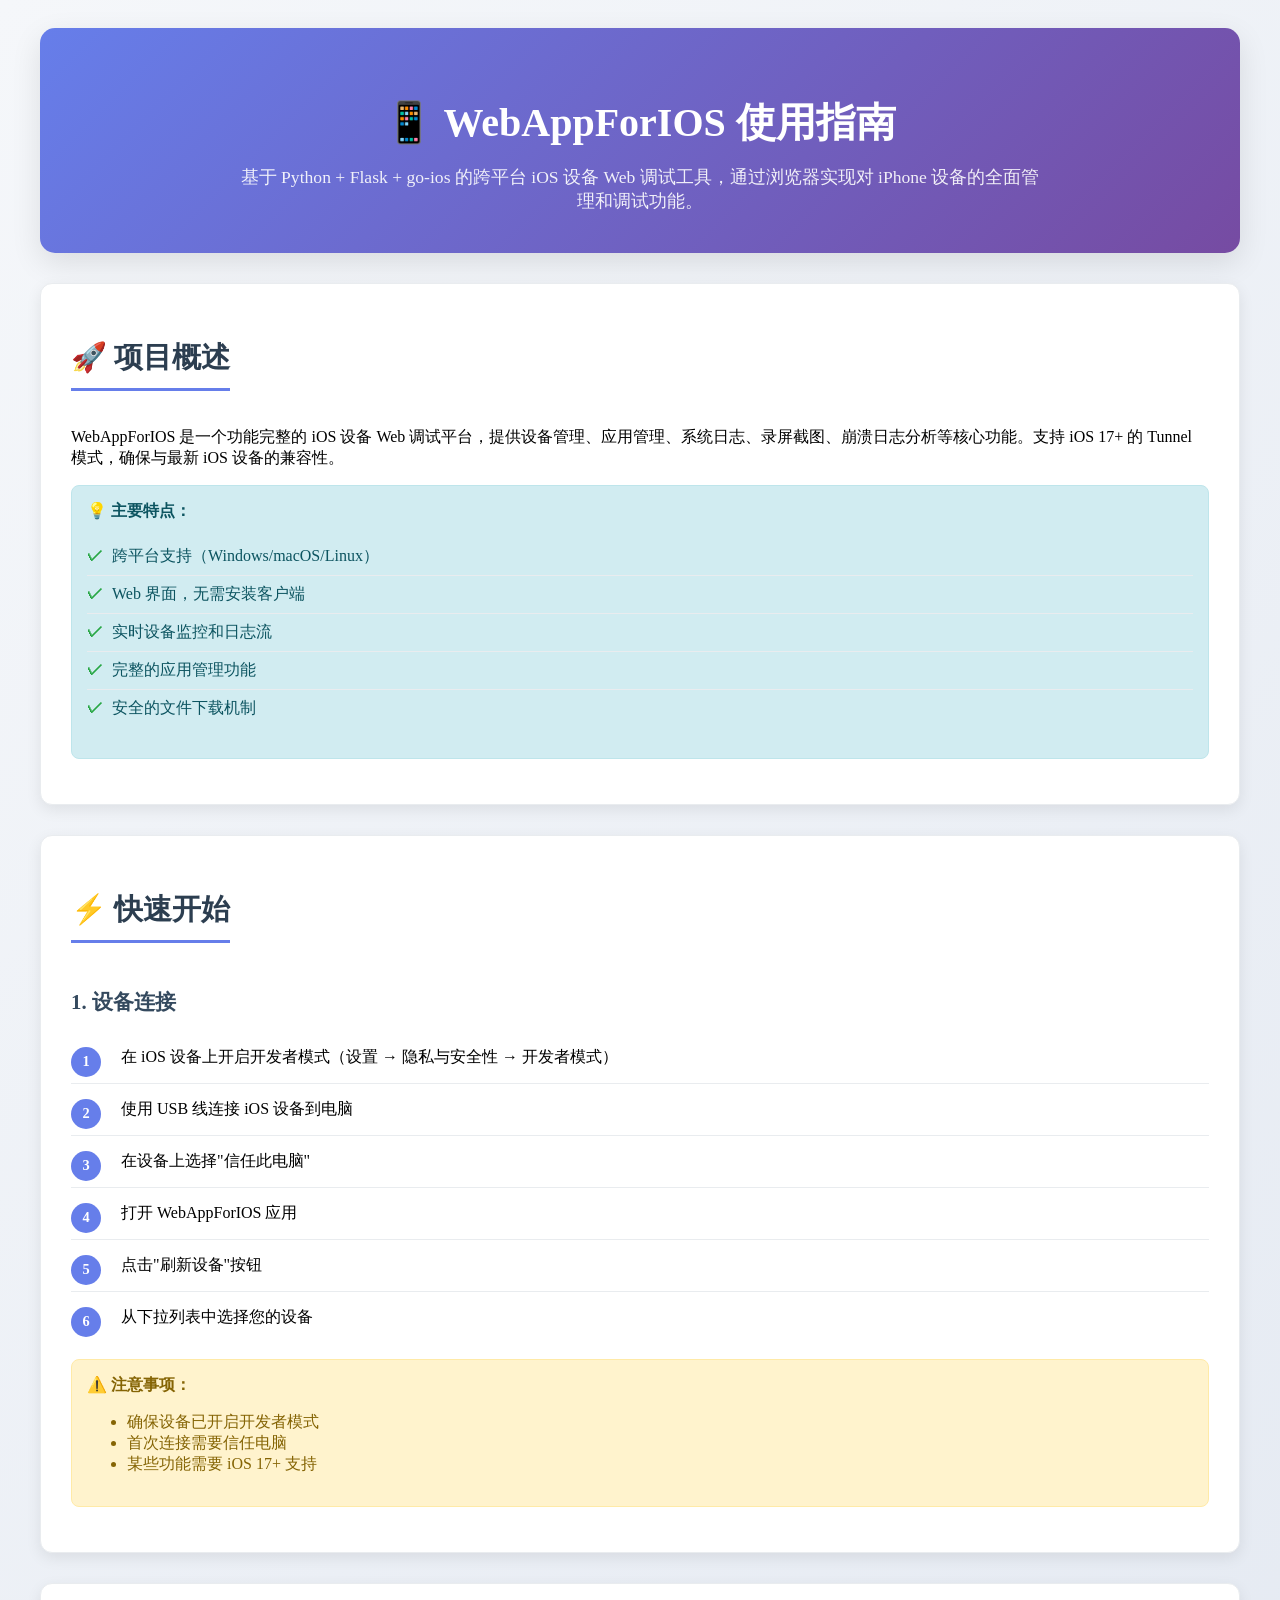
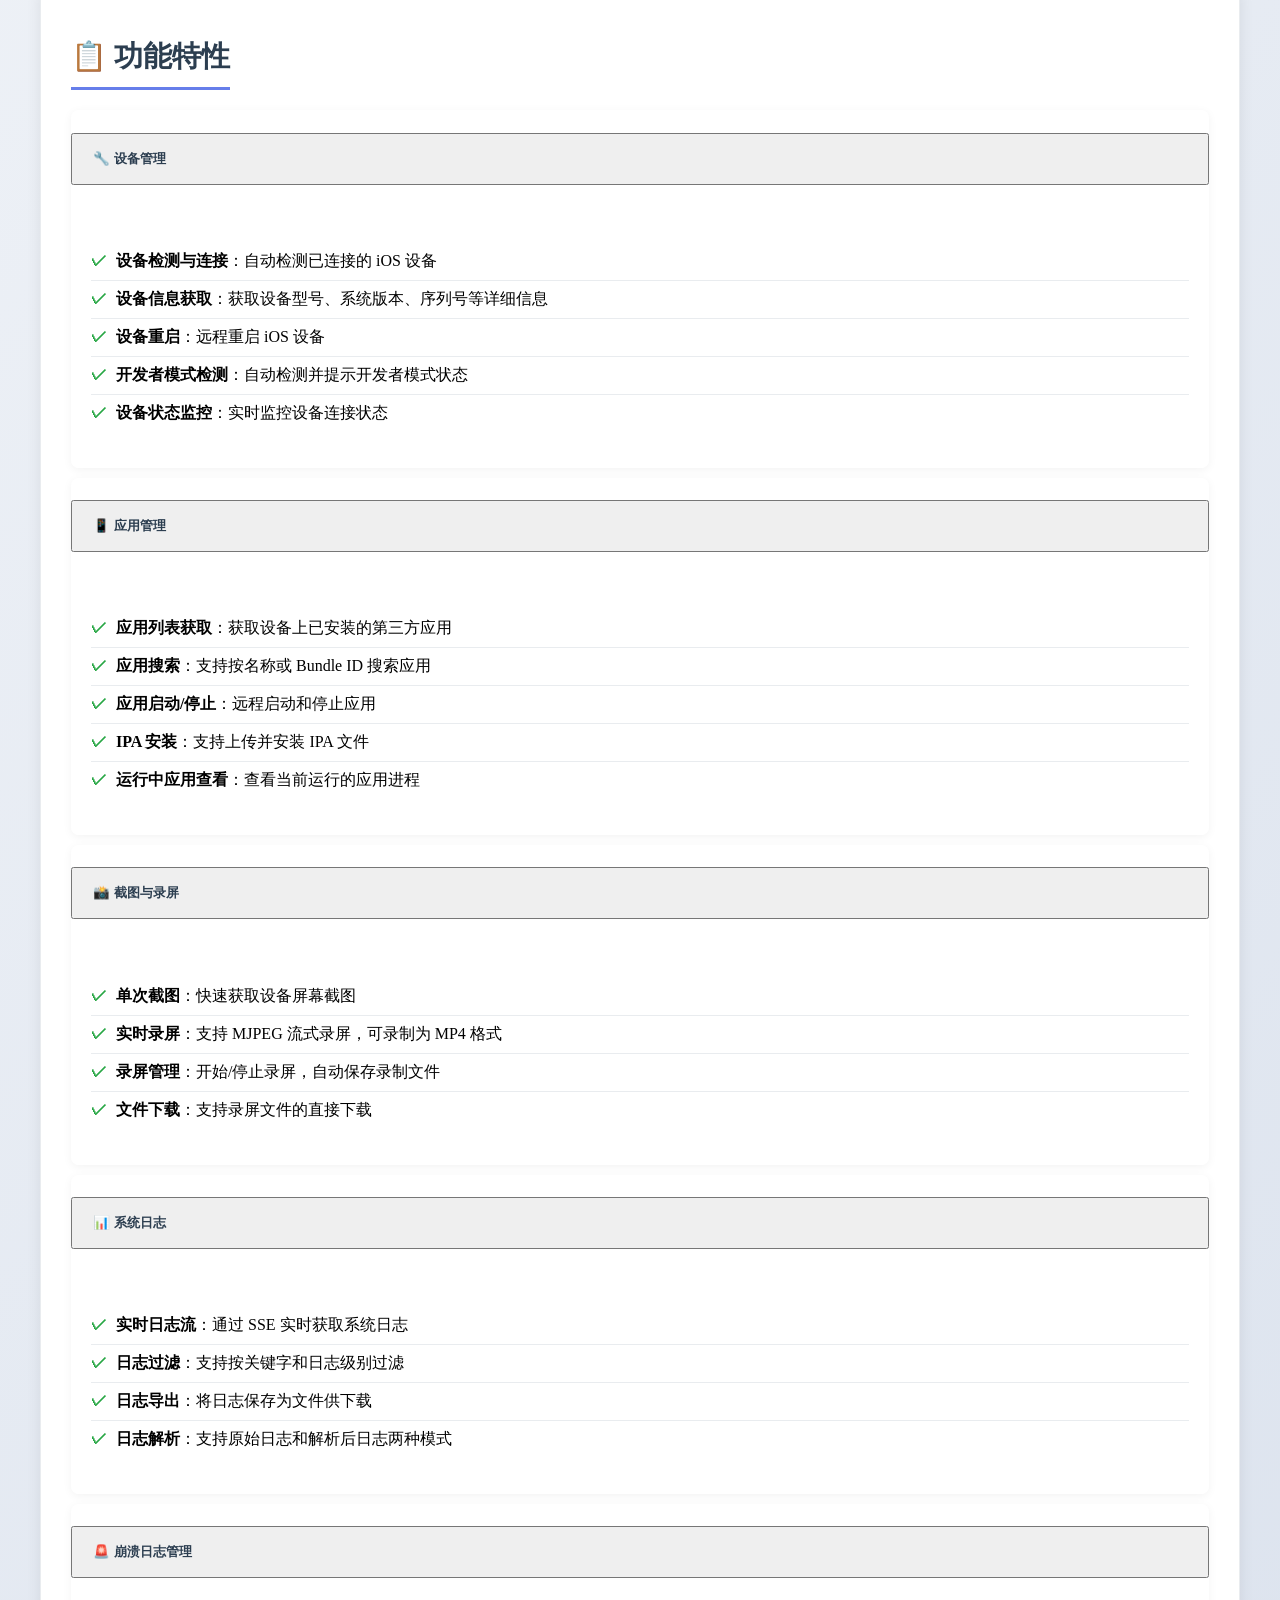
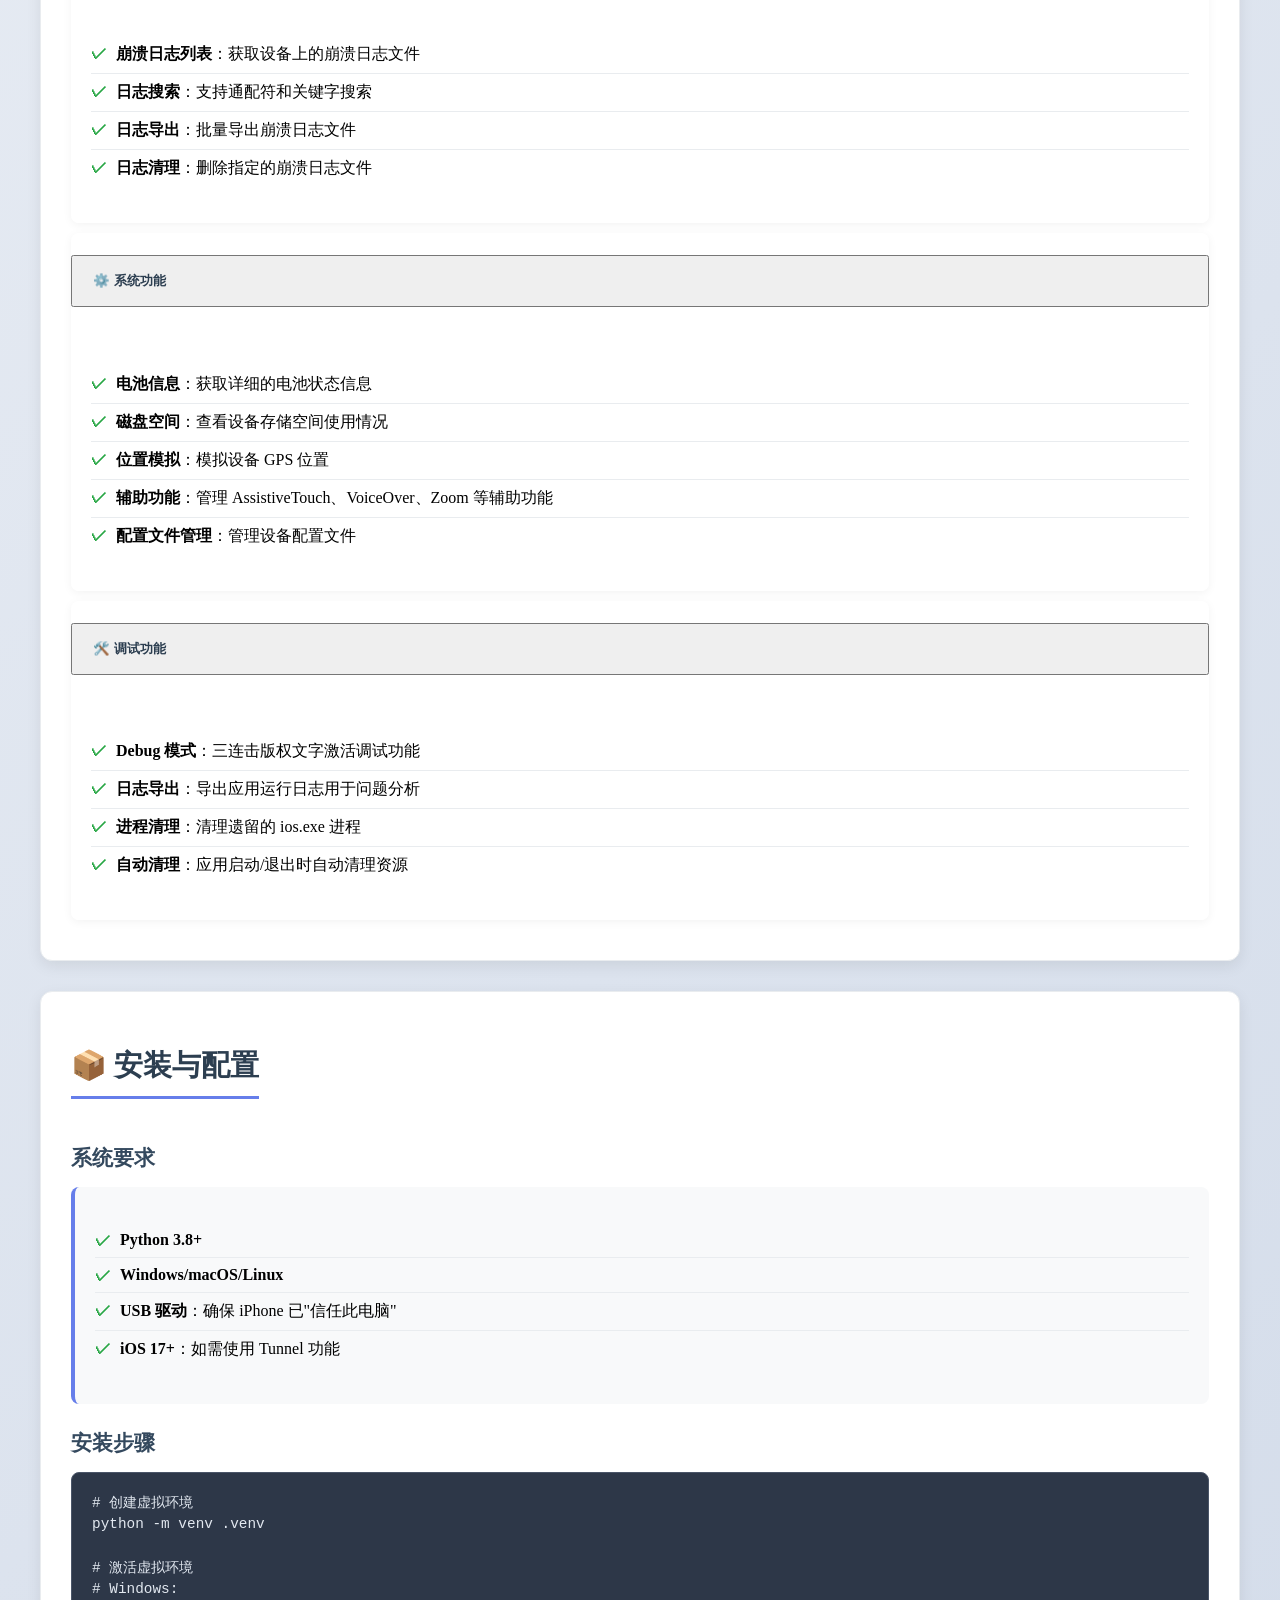
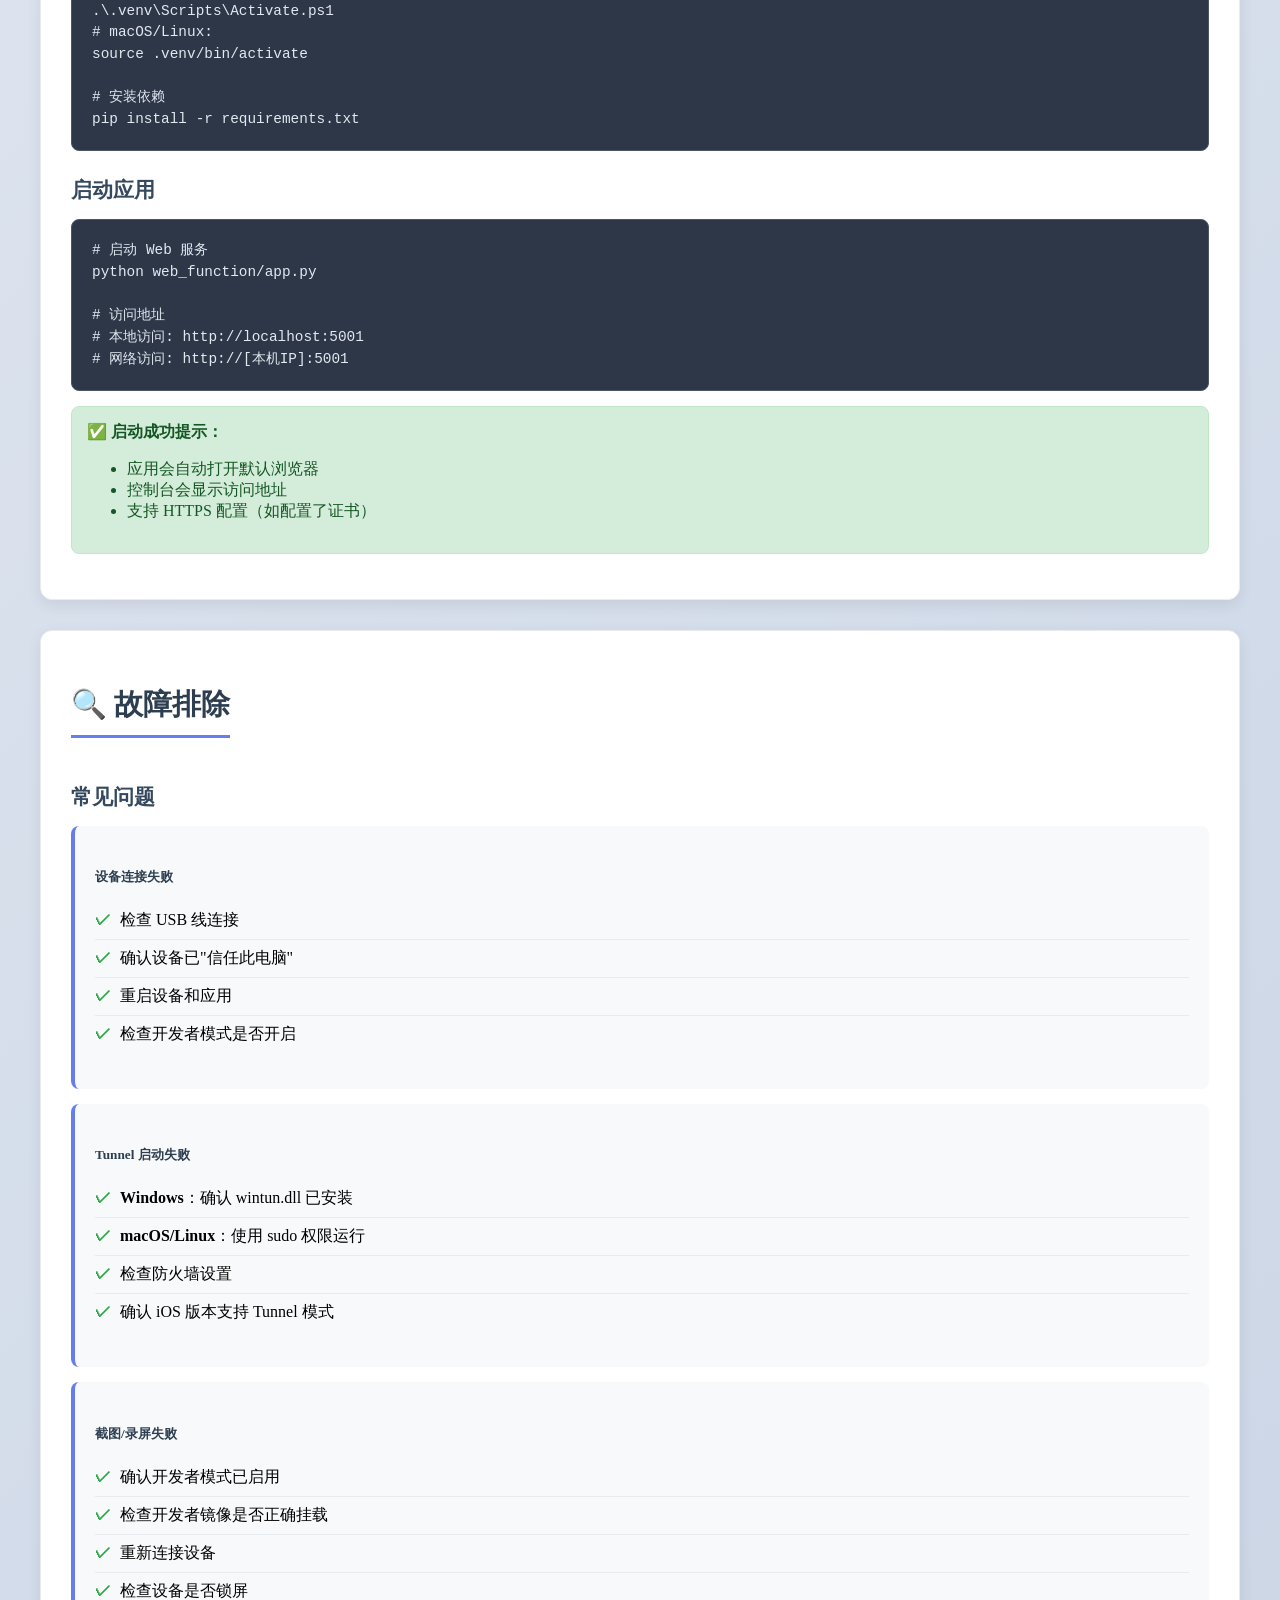
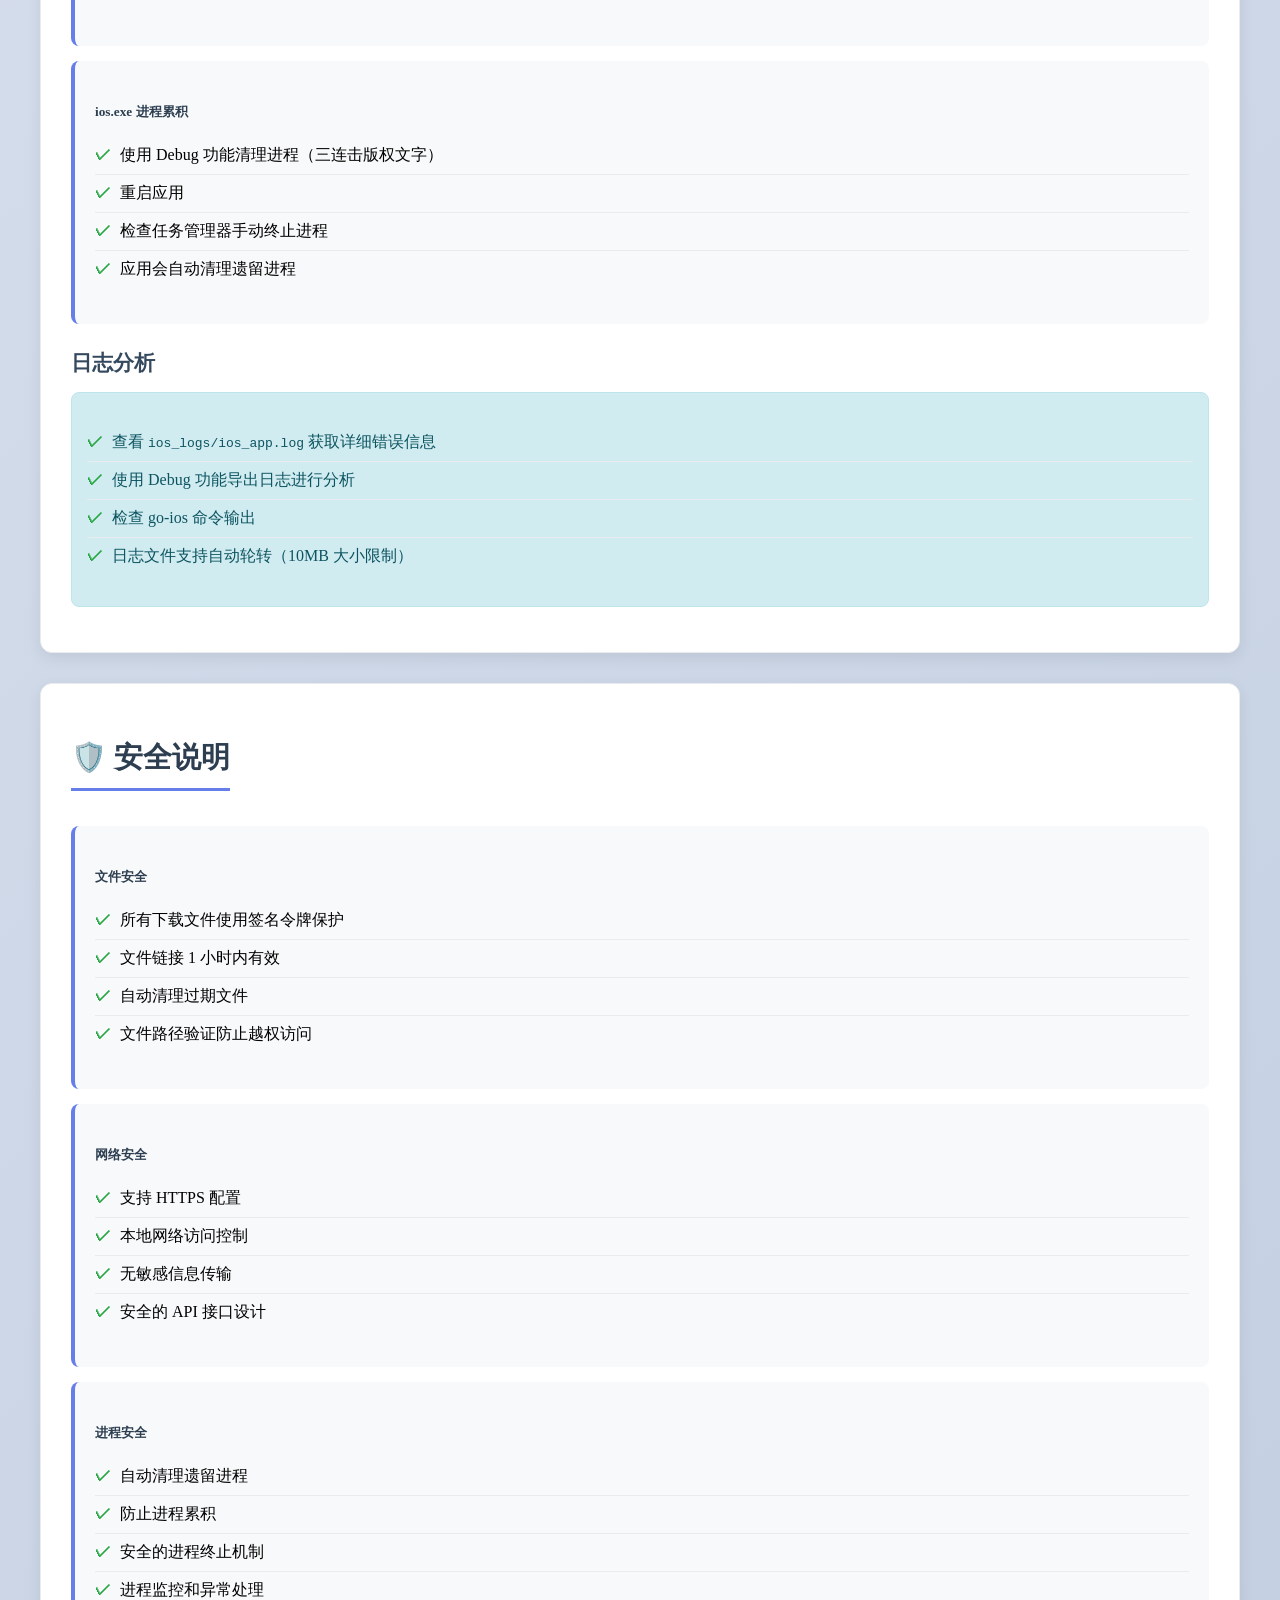
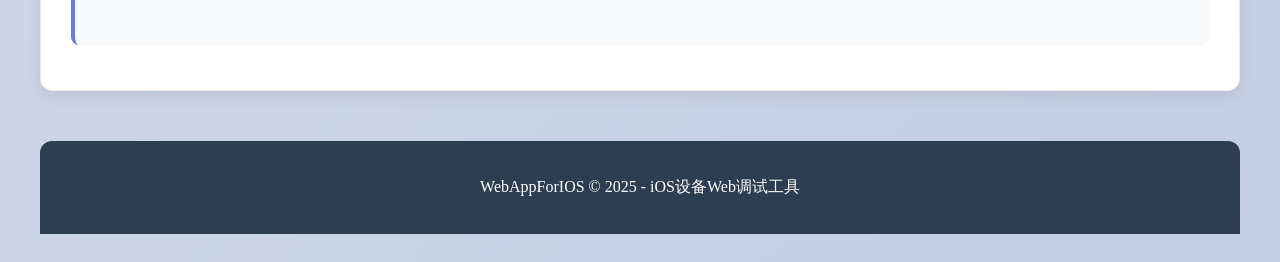
==== web_function/templates/ios_introduce_guide_index.html @ b0095d95 "init project" ====
<!DOCTYPE html>
<html lang="zh-CN">
<head>
    <meta charset="UTF-8">
    <meta name="viewport" content="width=device-width, initial-scale=1.0">
    <title>WebAppForIOS - iOS设备Web调试工具使用指南</title>
    <link rel="stylesheet" href="/static/wcss/bootstrap.min.css">
    <link rel="stylesheet" href="/static/wcss/style.css">
    <link rel="stylesheet" href="/static/wcss/sweetalert2.min.css">
    <link rel="icon" href="/static/wresource/favicon.ico">
    <style>
        .guide-container {
            max-width: 1200px;
            margin: 0 auto;
            padding: 20px;
        }
        
        .guide-header {
            background: linear-gradient(135deg, #667eea 0%, #764ba2 100%);
            color: white;
            padding: 40px 20px;
            text-align: center;
            border-radius: 15px;
            margin-bottom: 30px;
            box-shadow: 0 10px 30px rgba(0,0,0,0.1);
        }
        
        .guide-header h1 {
            font-size: 2.5rem;
            font-weight: 700;
            margin-bottom: 15px;
        }
        
        .guide-header p {
            font-size: 1.1rem;
            opacity: 0.9;
            max-width: 800px;
            margin: 0 auto;
        }
        
        .guide-section {
            background: white;
            border-radius: 12px;
            padding: 30px;
            margin-bottom: 30px;
            box-shadow: 0 5px 15px rgba(0,0,0,0.08);
            border: 1px solid #e9ecef;
        }
        
        .guide-section h2 {
            color: #2c3e50;
            font-size: 1.8rem;
            font-weight: 600;
            margin-bottom: 20px;
            padding-bottom: 10px;
            border-bottom: 3px solid #667eea;
            display: inline-block;
        }
        
        .guide-section h3 {
            color: #34495e;
            font-size: 1.3rem;
            font-weight: 600;
            margin: 25px 0 15px 0;
        }
        
        .guide-section h4 {
            color: #495057;
            font-size: 1.1rem;
            font-weight: 600;
            margin: 20px 0 10px 0;
        }
        
        .feature-card {
            background: #f8f9fa;
            border-radius: 8px;
            padding: 20px;
            margin: 15px 0;
            border-left: 4px solid #667eea;
            transition: all 0.3s ease;
        }
        
        .feature-card:hover {
            transform: translateY(-2px);
            box-shadow: 0 8px 25px rgba(0,0,0,0.1);
        }
        
        .feature-card h5 {
            color: #2c3e50;
            font-weight: 600;
            margin-bottom: 10px;
        }
        
        .feature-list {
            list-style: none;
            padding: 0;
        }
        
        .feature-list li {
            padding: 8px 0;
            border-bottom: 1px solid #e9ecef;
            position: relative;
            padding-left: 25px;
        }
        
        .feature-list li:before {
            content: "✓";
            position: absolute;
            left: 0;
            color: #28a745;
            font-weight: bold;
        }
        
        .feature-list li:last-child {
            border-bottom: none;
        }
        
        .code-block {
            background: #2d3748;
            color: #e2e8f0;
            padding: 20px;
            border-radius: 8px;
            font-family: 'Courier New', monospace;
            font-size: 0.9rem;
            line-height: 1.5;
            overflow-x: auto;
            margin: 15px 0;
            border: 1px solid #4a5568;
        }
        
        .code-block pre {
            margin: 0;
            white-space: pre-wrap;
        }
        
        .step-list {
            counter-reset: step-counter;
            list-style: none;
            padding: 0;
        }
        
        .step-list li {
            counter-increment: step-counter;
            padding: 15px 0 15px 50px;
            position: relative;
            border-bottom: 1px solid #e9ecef;
        }
        
        .step-list li:before {
            content: counter(step-counter);
            position: absolute;
            left: 0;
            top: 15px;
            background: #667eea;
            color: white;
            width: 30px;
            height: 30px;
            border-radius: 50%;
            display: flex;
            align-items: center;
            justify-content: center;
            font-weight: bold;
            font-size: 0.9rem;
        }
        
        .step-list li:last-child {
            border-bottom: none;
        }
        
        .warning-box {
            background: #fff3cd;
            border: 1px solid #ffeaa7;
            border-radius: 8px;
            padding: 15px;
            margin: 15px 0;
            color: #856404;
        }
        
        .info-box {
            background: #d1ecf1;
            border: 1px solid #bee5eb;
            border-radius: 8px;
            padding: 15px;
            margin: 15px 0;
            color: #0c5460;
        }
        
        .success-box {
            background: #d4edda;
            border: 1px solid #c3e6cb;
            border-radius: 8px;
            padding: 15px;
            margin: 15px 0;
            color: #155724;
        }
        
        .accordion .card {
            border: none;
            margin-bottom: 10px;
            border-radius: 8px;
            overflow: hidden;
            box-shadow: 0 2px 10px rgba(0,0,0,0.05);
        }
        
        .accordion .card-header {
            background: #f8f9fa;
            border: none;
            padding: 0;
        }
        
        .accordion .btn-link {
            color: #2c3e50;
            text-decoration: none;
            width: 100%;
            text-align: left;
            padding: 15px 20px;
            font-weight: 600;
            transition: all 0.3s ease;
        }
        
        .accordion .btn-link:hover {
            background: #e9ecef;
            color: #667eea;
        }
        
        .accordion .card-body {
            padding: 20px;
            background: white;
        }
        
        .footer {
            background: #2c3e50;
            color: white;
            text-align: center;
            padding: 20px;
            margin-top: 50px;
            border-radius: 12px 12px 0 0;
        }
        
        @media (max-width: 768px) {
            .guide-container {
                padding: 10px;
            }
            
            .guide-header {
                padding: 30px 15px;
            }
            
            .guide-header h1 {
                font-size: 2rem;
            }
            
            .guide-section {
                padding: 20px;
            }
            
            .guide-section h2 {
                font-size: 1.5rem;
            }
        }
    </style>
</head>
<body style="background: linear-gradient(135deg, #f5f7fa 0%, #c3cfe2 100%); min-height: 100vh;">
    <div class="guide-container">
        <header class="guide-header">
            <h1>📱 WebAppForIOS 使用指南</h1>
            <p>基于 Python + Flask + go-ios 的跨平台 iOS 设备 Web 调试工具，通过浏览器实现对 iPhone 设备的全面管理和调试功能。</p>
        </header>

        <main>
            <!-- 项目概述 -->
            <section class="guide-section">
                <h2>🚀 项目概述</h2>
                <p>WebAppForIOS 是一个功能完整的 iOS 设备 Web 调试平台，提供设备管理、应用管理、系统日志、录屏截图、崩溃日志分析等核心功能。支持 iOS 17+ 的 Tunnel 模式，确保与最新 iOS 设备的兼容性。</p>
                
                <div class="info-box">
                    <strong>💡 主要特点：</strong>
                    <ul class="feature-list">
                        <li>跨平台支持（Windows/macOS/Linux）</li>
                        <li>Web 界面，无需安装客户端</li>
                        <li>实时设备监控和日志流</li>
                        <li>完整的应用管理功能</li>
                        <li>安全的文件下载机制</li>
                    </ul>
                </div>
            </section>

            <!-- 快速开始 -->
            <section class="guide-section">
                <h2>⚡ 快速开始</h2>
                
                <h3>1. 设备连接</h3>
                <ol class="step-list">
                    <li>在 iOS 设备上开启开发者模式（设置 → 隐私与安全性 → 开发者模式）</li>
                    <li>使用 USB 线连接 iOS 设备到电脑</li>
                    <li>在设备上选择"信任此电脑"</li>
                    <li>打开 WebAppForIOS 应用</li>
                    <li>点击"刷新设备"按钮</li>
                    <li>从下拉列表中选择您的设备</li>
                </ol>

                <div class="warning-box">
                    <strong>⚠️ 注意事项：</strong>
                    <ul>
                        <li>确保设备已开启开发者模式</li>
                        <li>首次连接需要信任电脑</li>
                        <li>某些功能需要 iOS 17+ 支持</li>
                    </ul>
                </div>
            </section>

            <!-- 功能特性 -->
            <section class="guide-section">
                <h2>📋 功能特性</h2>
                
                <div class="accordion" id="featuresAccordion">
                    <!-- 设备管理 -->
                    <div class="card">
                        <div class="card-header" id="headingOne">
                            <h5 class="mb-0">
                                <button class="btn btn-link" data-bs-toggle="collapse" data-bs-target="#collapseOne" aria-expanded="true" aria-controls="collapseOne">
                                    🔧 设备管理
                                </button>
                            </h5>
                        </div>
                        <div id="collapseOne" class="collapse show" aria-labelledby="headingOne" data-parent="#featuresAccordion">
                            <div class="card-body">
                                <ul class="feature-list">
                                    <li><strong>设备检测与连接</strong>：自动检测已连接的 iOS 设备</li>
                                    <li><strong>设备信息获取</strong>：获取设备型号、系统版本、序列号等详细信息</li>
                                    <li><strong>设备重启</strong>：远程重启 iOS 设备</li>
                                    <li><strong>开发者模式检测</strong>：自动检测并提示开发者模式状态</li>
                                    <li><strong>设备状态监控</strong>：实时监控设备连接状态</li>
                                </ul>
                            </div>
                        </div>
                    </div>

                    <!-- 应用管理 -->
                    <div class="card">
                        <div class="card-header" id="headingTwo">
                            <h5 class="mb-0">
                                <button class="btn btn-link collapsed" data-bs-toggle="collapse" data-bs-target="#collapseTwo" aria-expanded="false" aria-controls="collapseTwo">
                                    📱 应用管理
                                </button>
                            </h5>
                        </div>
                        <div id="collapseTwo" class="collapse" aria-labelledby="headingTwo" data-parent="#featuresAccordion">
                            <div class="card-body">
                                <ul class="feature-list">
                                    <li><strong>应用列表获取</strong>：获取设备上已安装的第三方应用</li>
                                    <li><strong>应用搜索</strong>：支持按名称或 Bundle ID 搜索应用</li>
                                    <li><strong>应用启动/停止</strong>：远程启动和停止应用</li>
                                    <li><strong>IPA 安装</strong>：支持上传并安装 IPA 文件</li>
                                    <li><strong>运行中应用查看</strong>：查看当前运行的应用进程</li>
                                </ul>
                            </div>
                        </div>
                    </div>

                    <!-- 截图与录屏 -->
                    <div class="card">
                        <div class="card-header" id="headingThree">
                            <h5 class="mb-0">
                                <button class="btn btn-link collapsed" data-bs-toggle="collapse" data-bs-target="#collapseThree" aria-expanded="false" aria-controls="collapseThree">
                                    📸 截图与录屏
                                </button>
                            </h5>
                        </div>
                        <div id="collapseThree" class="collapse" aria-labelledby="headingThree" data-parent="#featuresAccordion">
                            <div class="card-body">
                                <ul class="feature-list">
                                    <li><strong>单次截图</strong>：快速获取设备屏幕截图</li>
                                    <li><strong>实时录屏</strong>：支持 MJPEG 流式录屏，可录制为 MP4 格式</li>
                                    <li><strong>录屏管理</strong>：开始/停止录屏，自动保存录制文件</li>
                                    <li><strong>文件下载</strong>：支持录屏文件的直接下载</li>
                                </ul>
                            </div>
                        </div>
                    </div>

                    <!-- 系统日志 -->
                    <div class="card">
                        <div class="card-header" id="headingFour">
                            <h5 class="mb-0">
                                <button class="btn btn-link collapsed" data-bs-toggle="collapse" data-bs-target="#collapseFour" aria-expanded="false" aria-controls="collapseFour">
                                    📊 系统日志
                                </button>
                            </h5>
                        </div>
                        <div id="collapseFour" class="collapse" aria-labelledby="headingFour" data-parent="#featuresAccordion">
                            <div class="card-body">
                                <ul class="feature-list">
                                    <li><strong>实时日志流</strong>：通过 SSE 实时获取系统日志</li>
                                    <li><strong>日志过滤</strong>：支持按关键字和日志级别过滤</li>
                                    <li><strong>日志导出</strong>：将日志保存为文件供下载</li>
                                    <li><strong>日志解析</strong>：支持原始日志和解析后日志两种模式</li>
                                </ul>
                            </div>
                        </div>
                    </div>

                    <!-- 崩溃日志管理 -->
                    <div class="card">
                        <div class="card-header" id="headingFive">
                            <h5 class="mb-0">
                                <button class="btn btn-link collapsed" data-bs-toggle="collapse" data-bs-target="#collapseFive" aria-expanded="false" aria-controls="collapseFive">
                                    🚨 崩溃日志管理
                                </button>
                            </h5>
                        </div>
                        <div id="collapseFive" class="collapse" aria-labelledby="headingFive" data-parent="#featuresAccordion">
                            <div class="card-body">
                                <ul class="feature-list">
                                    <li><strong>崩溃日志列表</strong>：获取设备上的崩溃日志文件</li>
                                    <li><strong>日志搜索</strong>：支持通配符和关键字搜索</li>
                                    <li><strong>日志导出</strong>：批量导出崩溃日志文件</li>
                                    <li><strong>日志清理</strong>：删除指定的崩溃日志文件</li>
                                </ul>
                            </div>
                        </div>
                    </div>

                    <!-- 系统功能 -->
                    <div class="card">
                        <div class="card-header" id="headingSix">
                            <h5 class="mb-0">
                                <button class="btn btn-link collapsed" data-bs-toggle="collapse" data-bs-target="#collapseSix" aria-expanded="false" aria-controls="collapseSix">
                                    ⚙️ 系统功能
                                </button>
                            </h5>
                        </div>
                        <div id="collapseSix" class="collapse" aria-labelledby="headingSix" data-parent="#featuresAccordion">
                            <div class="card-body">
                                <ul class="feature-list">
                                    <li><strong>电池信息</strong>：获取详细的电池状态信息</li>
                                    <li><strong>磁盘空间</strong>：查看设备存储空间使用情况</li>
                                    <li><strong>位置模拟</strong>：模拟设备 GPS 位置</li>
                                    <li><strong>辅助功能</strong>：管理 AssistiveTouch、VoiceOver、Zoom 等辅助功能</li>
                                    <li><strong>配置文件管理</strong>：管理设备配置文件</li>
                                </ul>
                            </div>
                        </div>
                    </div>

                    <!-- 调试功能 -->
                    <div class="card">
                        <div class="card-header" id="headingSeven">
                            <h5 class="mb-0">
                                <button class="btn btn-link collapsed" data-bs-toggle="collapse" data-bs-target="#collapseSeven" aria-expanded="false" aria-controls="collapseSeven">
                                    🛠️ 调试功能
                                </button>
                            </h5>
                        </div>
                        <div id="collapseSeven" class="collapse" aria-labelledby="headingSeven" data-parent="#featuresAccordion">
                            <div class="card-body">
                                <ul class="feature-list">
                                    <li><strong>Debug 模式</strong>：三连击版权文字激活调试功能</li>
                                    <li><strong>日志导出</strong>：导出应用运行日志用于问题分析</li>
                                    <li><strong>进程清理</strong>：清理遗留的 ios.exe 进程</li>
                                    <li><strong>自动清理</strong>：应用启动/退出时自动清理资源</li>
                                </ul>
                            </div>
                        </div>
                    </div>
                </div>
            </section>

            <!-- 安装配置 -->
            <section class="guide-section">
                <h2>📦 安装与配置</h2>
                
                <h3>系统要求</h3>
                <div class="feature-card">
                    <ul class="feature-list">
                        <li><strong>Python 3.8+</strong></li>
                        <li><strong>Windows/macOS/Linux</strong></li>
                        <li><strong>USB 驱动</strong>：确保 iPhone 已"信任此电脑"</li>
                        <li><strong>iOS 17+</strong>：如需使用 Tunnel 功能</li>
                    </ul>
                </div>

                <h3>安装步骤</h3>
                <div class="code-block">
<pre># 创建虚拟环境
python -m venv .venv

# 激活虚拟环境
# Windows:
.\.venv\Scripts\Activate.ps1
# macOS/Linux:
source .venv/bin/activate

# 安装依赖
pip install -r requirements.txt</pre>
                </div>

                <h3>启动应用</h3>
                <div class="code-block">
<pre># 启动 Web 服务
python web_function/app.py

# 访问地址
# 本地访问: http://localhost:5001
# 网络访问: http://[本机IP]:5001</pre>
                </div>

                <div class="success-box">
                    <strong>✅ 启动成功提示：</strong>
                    <ul>
                        <li>应用会自动打开默认浏览器</li>
                        <li>控制台会显示访问地址</li>
                        <li>支持 HTTPS 配置（如配置了证书）</li>
                    </ul>
                </div>
            </section>

            <!-- 故障排除 -->
            <section class="guide-section">
                <h2>🔍 故障排除</h2>
                
                <h3>常见问题</h3>
                
                <div class="feature-card">
                    <h5>设备连接失败</h5>
                    <ul class="feature-list">
                        <li>检查 USB 线连接</li>
                        <li>确认设备已"信任此电脑"</li>
                        <li>重启设备和应用</li>
                        <li>检查开发者模式是否开启</li>
                    </ul>
                </div>

                <div class="feature-card">
                    <h5>Tunnel 启动失败</h5>
                    <ul class="feature-list">
                        <li><strong>Windows</strong>：确认 wintun.dll 已安装</li>
                        <li><strong>macOS/Linux</strong>：使用 sudo 权限运行</li>
                        <li>检查防火墙设置</li>
                        <li>确认 iOS 版本支持 Tunnel 模式</li>
                    </ul>
                </div>

                <div class="feature-card">
                    <h5>截图/录屏失败</h5>
                    <ul class="feature-list">
                        <li>确认开发者模式已启用</li>
                        <li>检查开发者镜像是否正确挂载</li>
                        <li>重新连接设备</li>
                        <li>检查设备是否锁屏</li>
                    </ul>
                </div>

                <div class="feature-card">
                    <h5>ios.exe 进程累积</h5>
                    <ul class="feature-list">
                        <li>使用 Debug 功能清理进程（三连击版权文字）</li>
                        <li>重启应用</li>
                        <li>检查任务管理器手动终止进程</li>
                        <li>应用会自动清理遗留进程</li>
                    </ul>
                </div>

                <h3>日志分析</h3>
                <div class="info-box">
                    <ul class="feature-list">
                        <li>查看 <code>ios_logs/ios_app.log</code> 获取详细错误信息</li>
                        <li>使用 Debug 功能导出日志进行分析</li>
                        <li>检查 go-ios 命令输出</li>
                        <li>日志文件支持自动轮转（10MB 大小限制）</li>
                    </ul>
                </div>
            </section>

            <!-- 安全说明 -->
            <section class="guide-section">
                <h2>🛡️ 安全说明</h2>
                
                <div class="feature-card">
                    <h5>文件安全</h5>
                    <ul class="feature-list">
                        <li>所有下载文件使用签名令牌保护</li>
                        <li>文件链接 1 小时内有效</li>
                        <li>自动清理过期文件</li>
                        <li>文件路径验证防止越权访问</li>
                    </ul>
                </div>

                <div class="feature-card">
                    <h5>网络安全</h5>
                    <ul class="feature-list">
                        <li>支持 HTTPS 配置</li>
                        <li>本地网络访问控制</li>
                        <li>无敏感信息传输</li>
                        <li>安全的 API 接口设计</li>
                    </ul>
                </div>

                <div class="feature-card">
                    <h5>进程安全</h5>
                    <ul class="feature-list">
                        <li>自动清理遗留进程</li>
                        <li>防止进程累积</li>
                        <li>安全的进程终止机制</li>
                        <li>进程监控和异常处理</li>
                    </ul>
                </div>
            </section>
        </main>

        <footer class="footer">
            <p>WebAppForIOS &copy; 2025 - iOS设备Web调试工具</p>
        </footer>
    </div>

    <script src="/static/wjss/jquery.min.js"></script>
    <script src="/static/wjss/bootstrap.bundle.min.js"></script>
    <script src="/static/wjss/sweetalert2.all.min.js"></script>
    <script>
        // 确保折叠面板功能正常工作
        $(document).ready(function() {
            // Bootstrap 5 会自动处理折叠面板功能
            // 这里可以添加任何额外的初始化代码
            console.log('折叠面板已初始化');
        });
    </script>
</body>
</html>
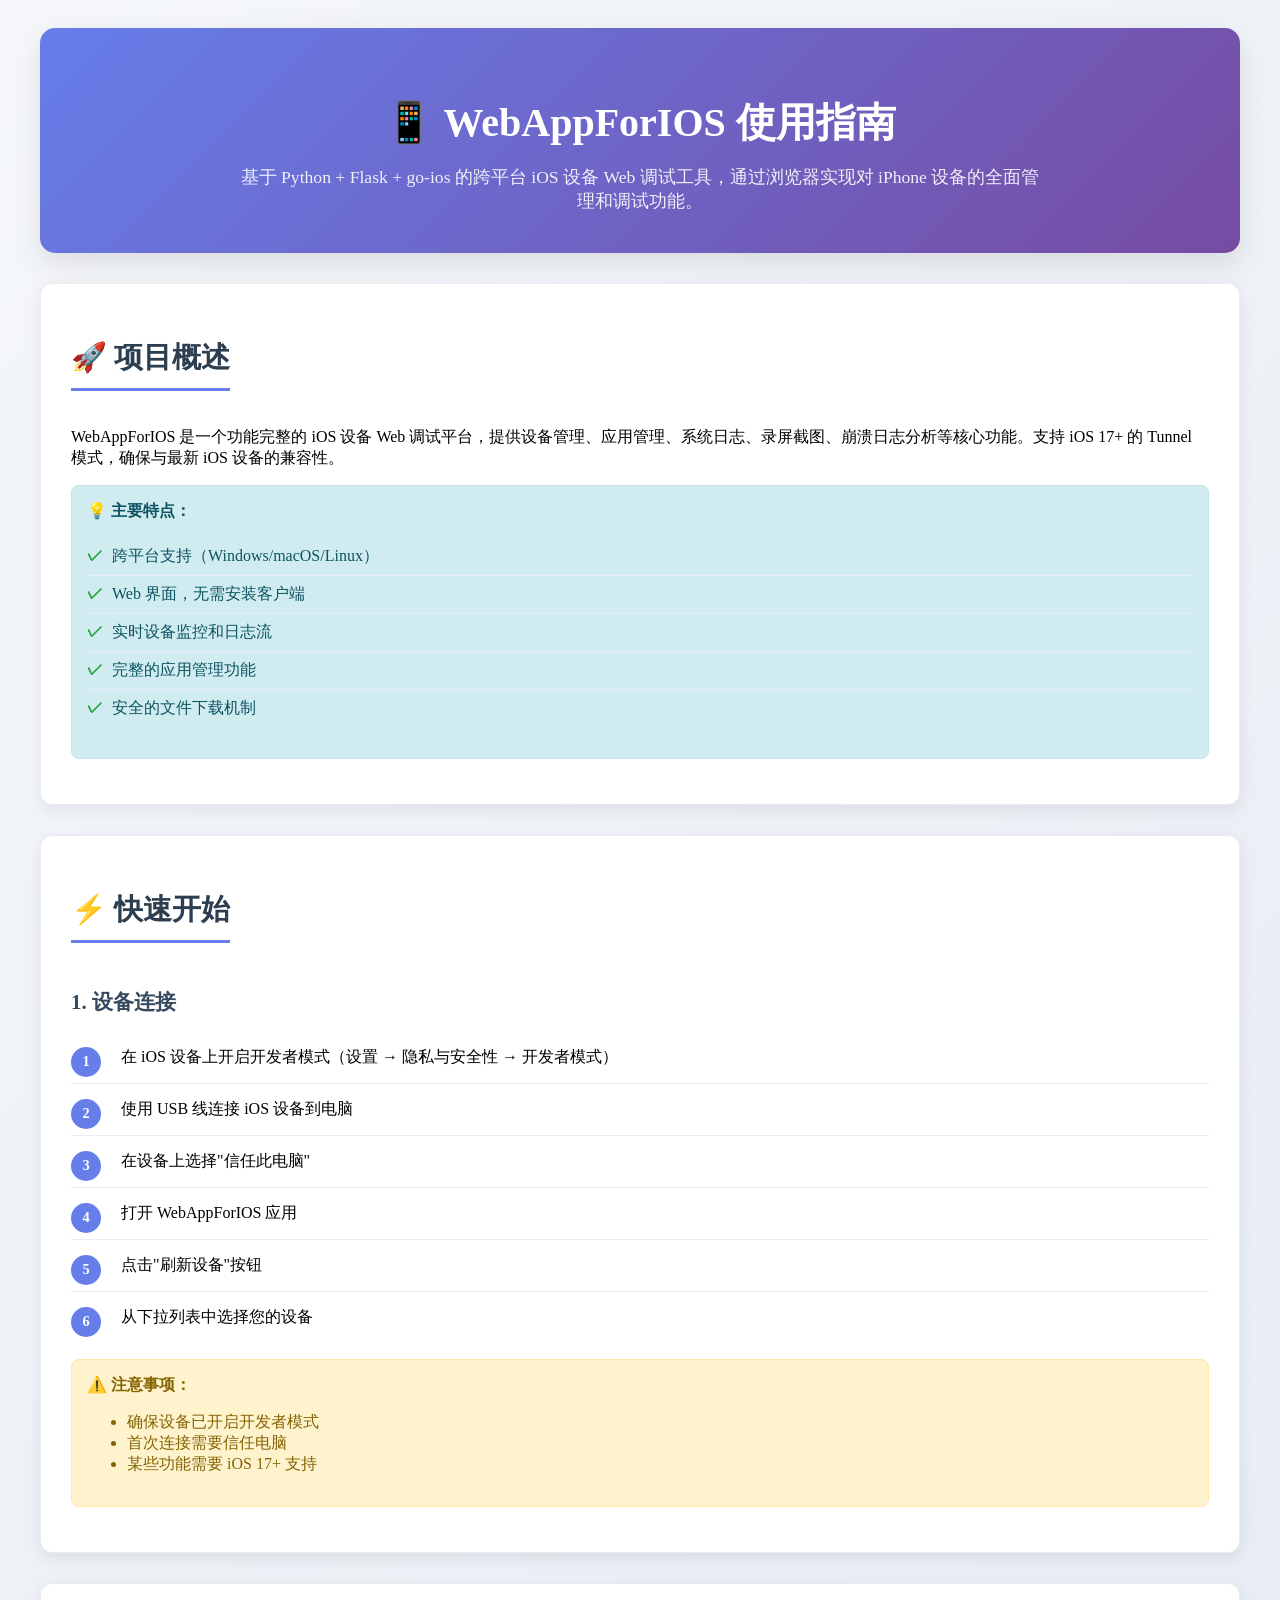
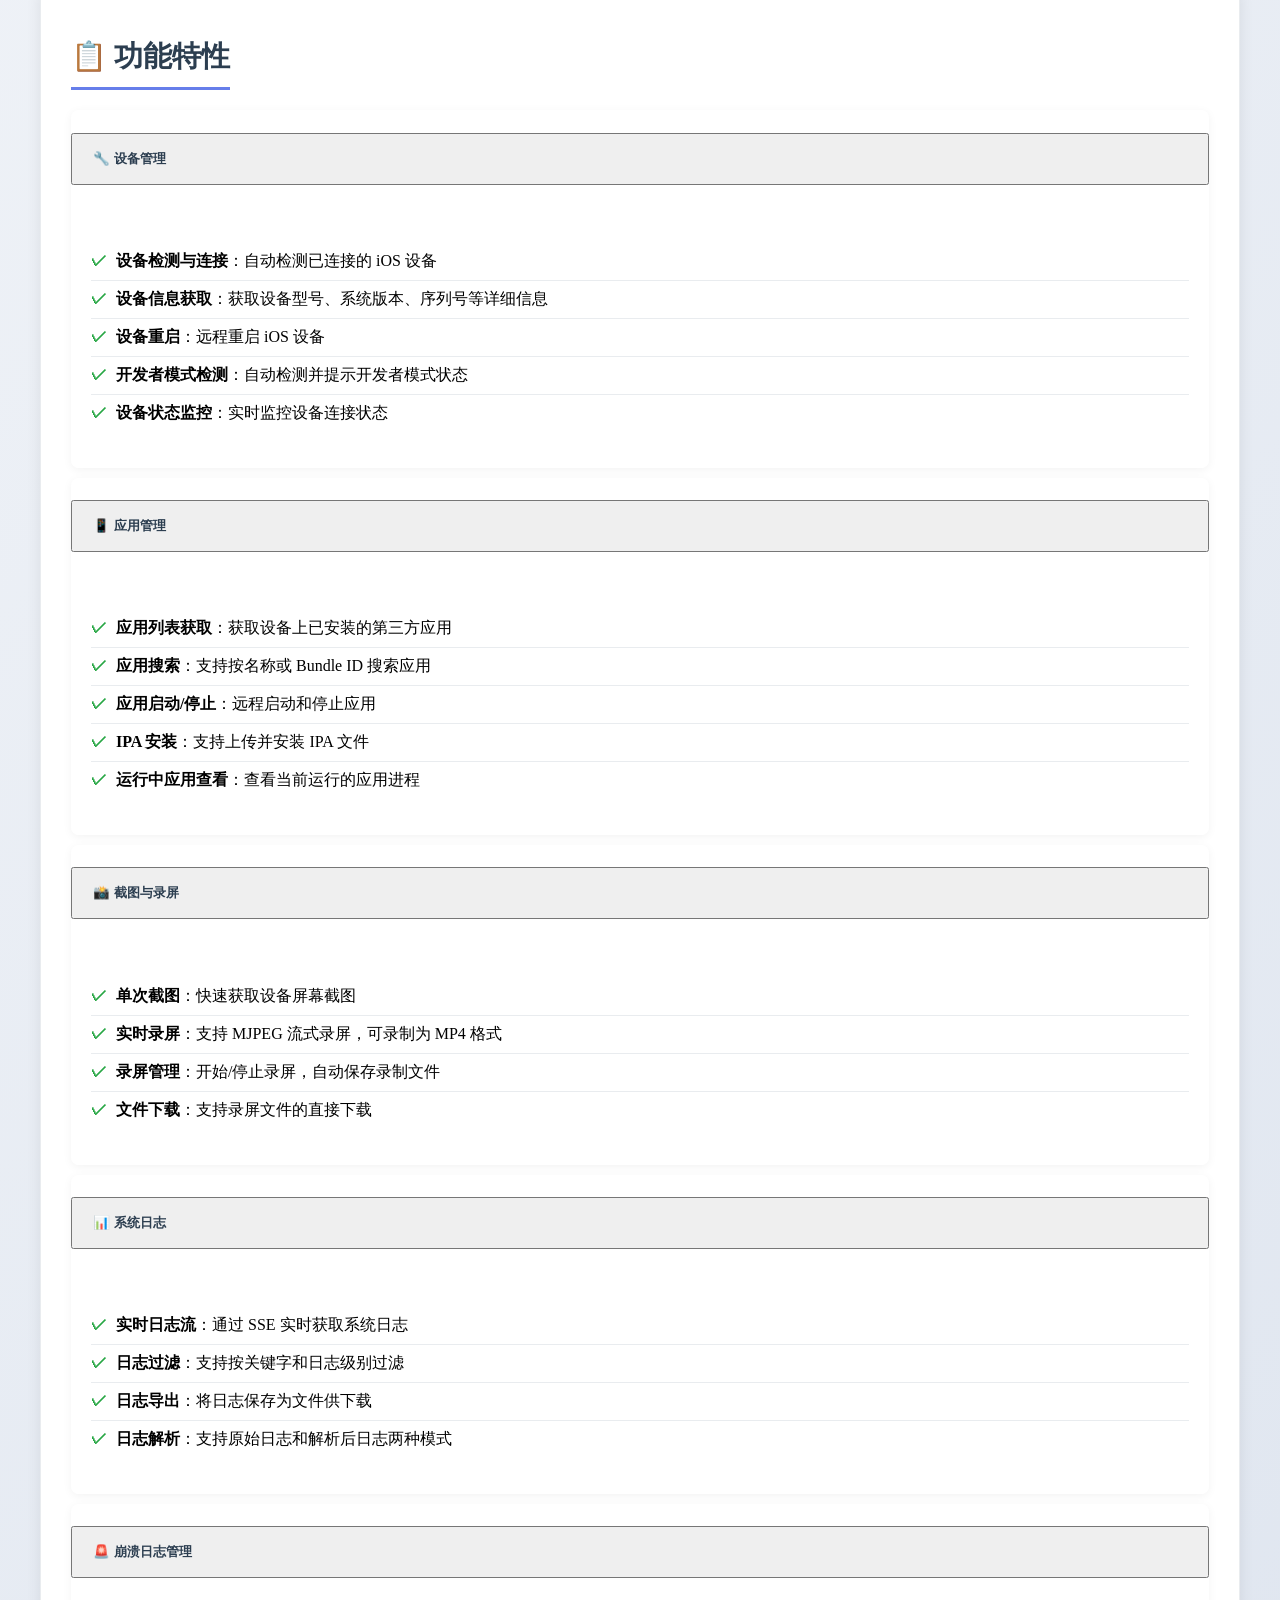
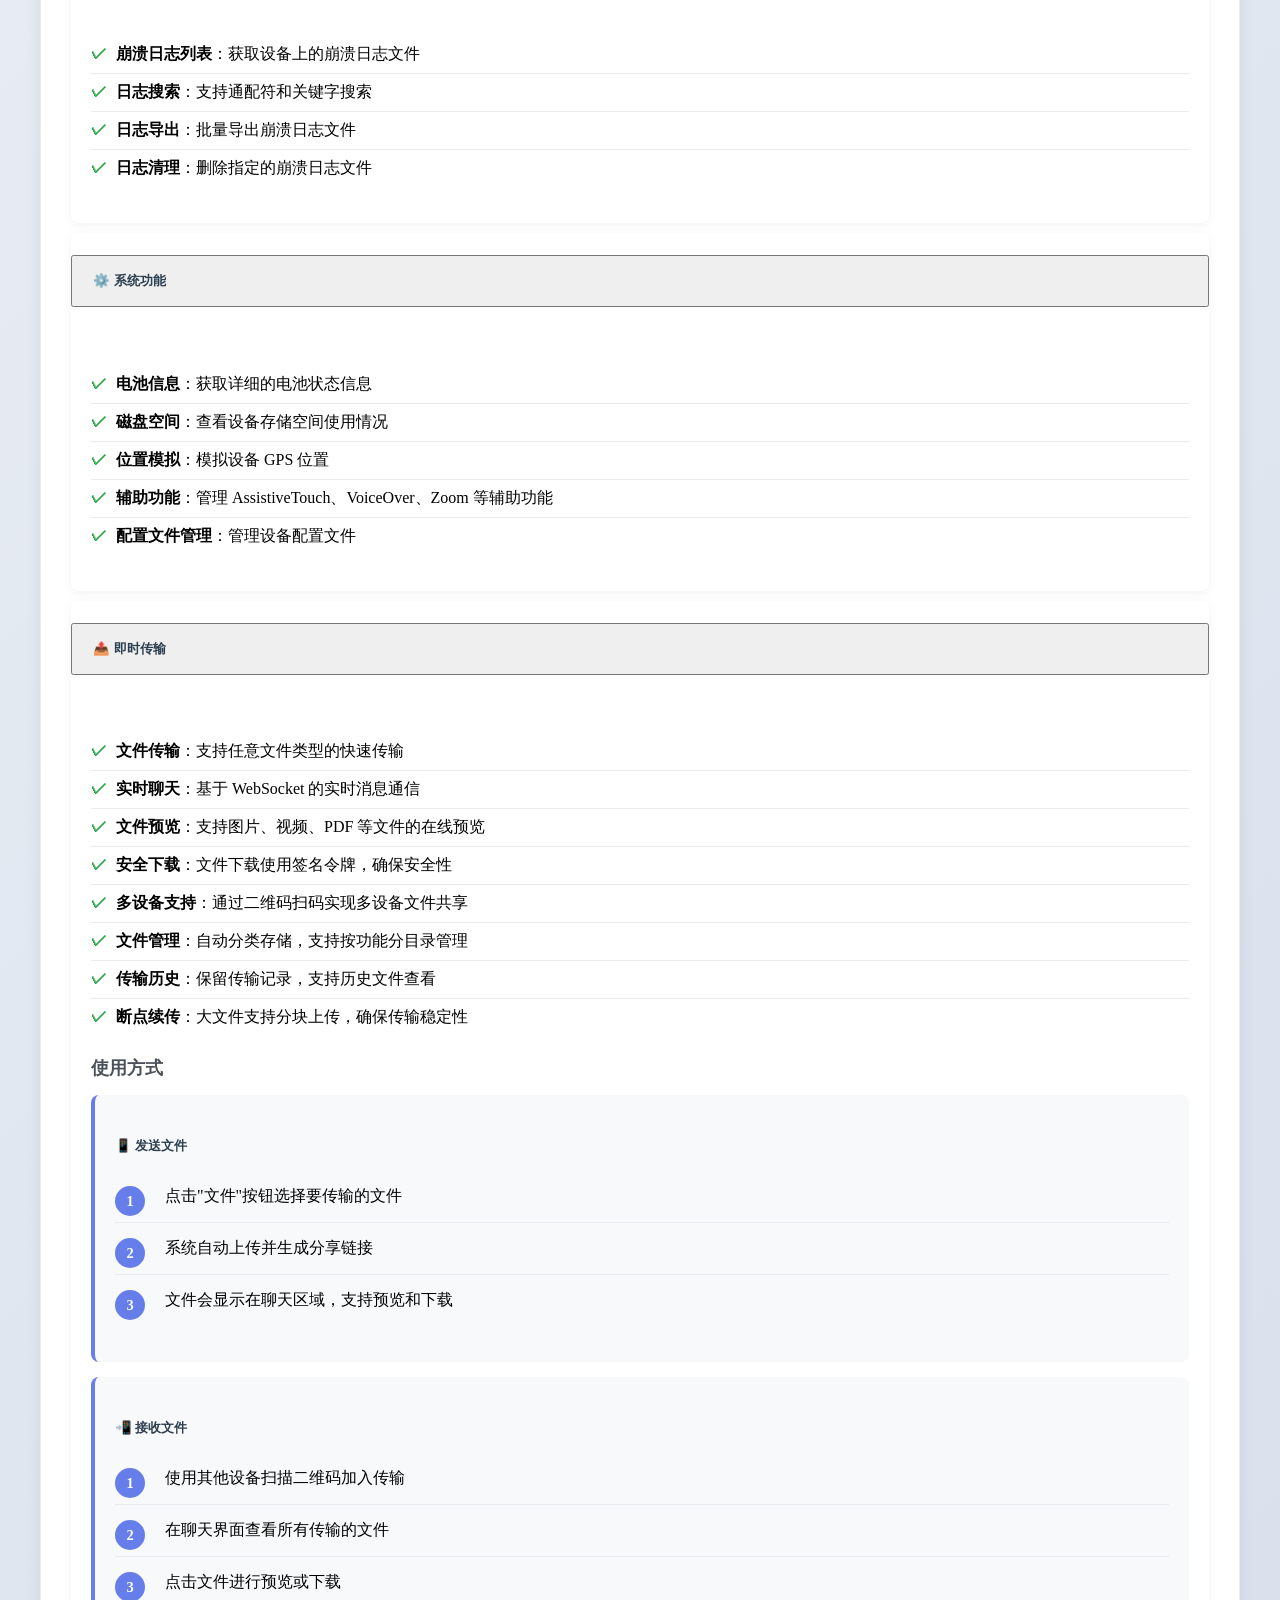
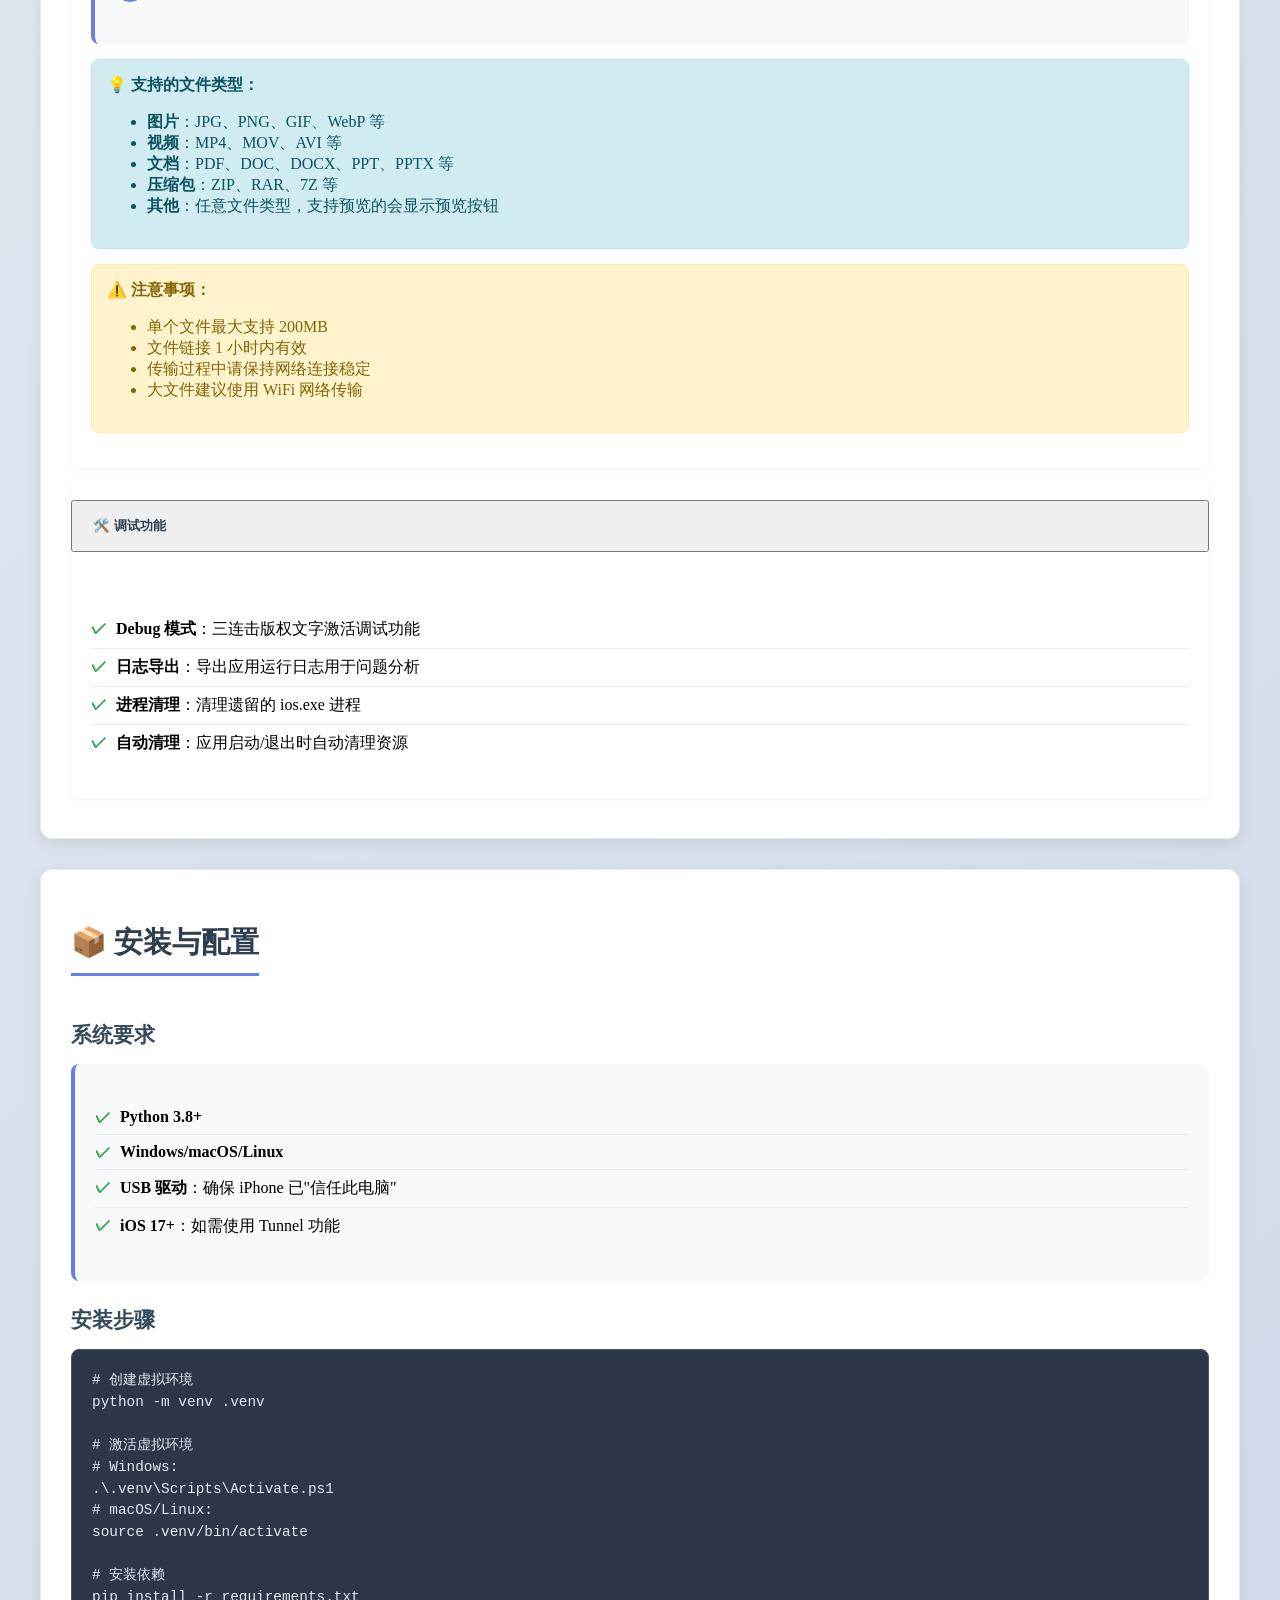
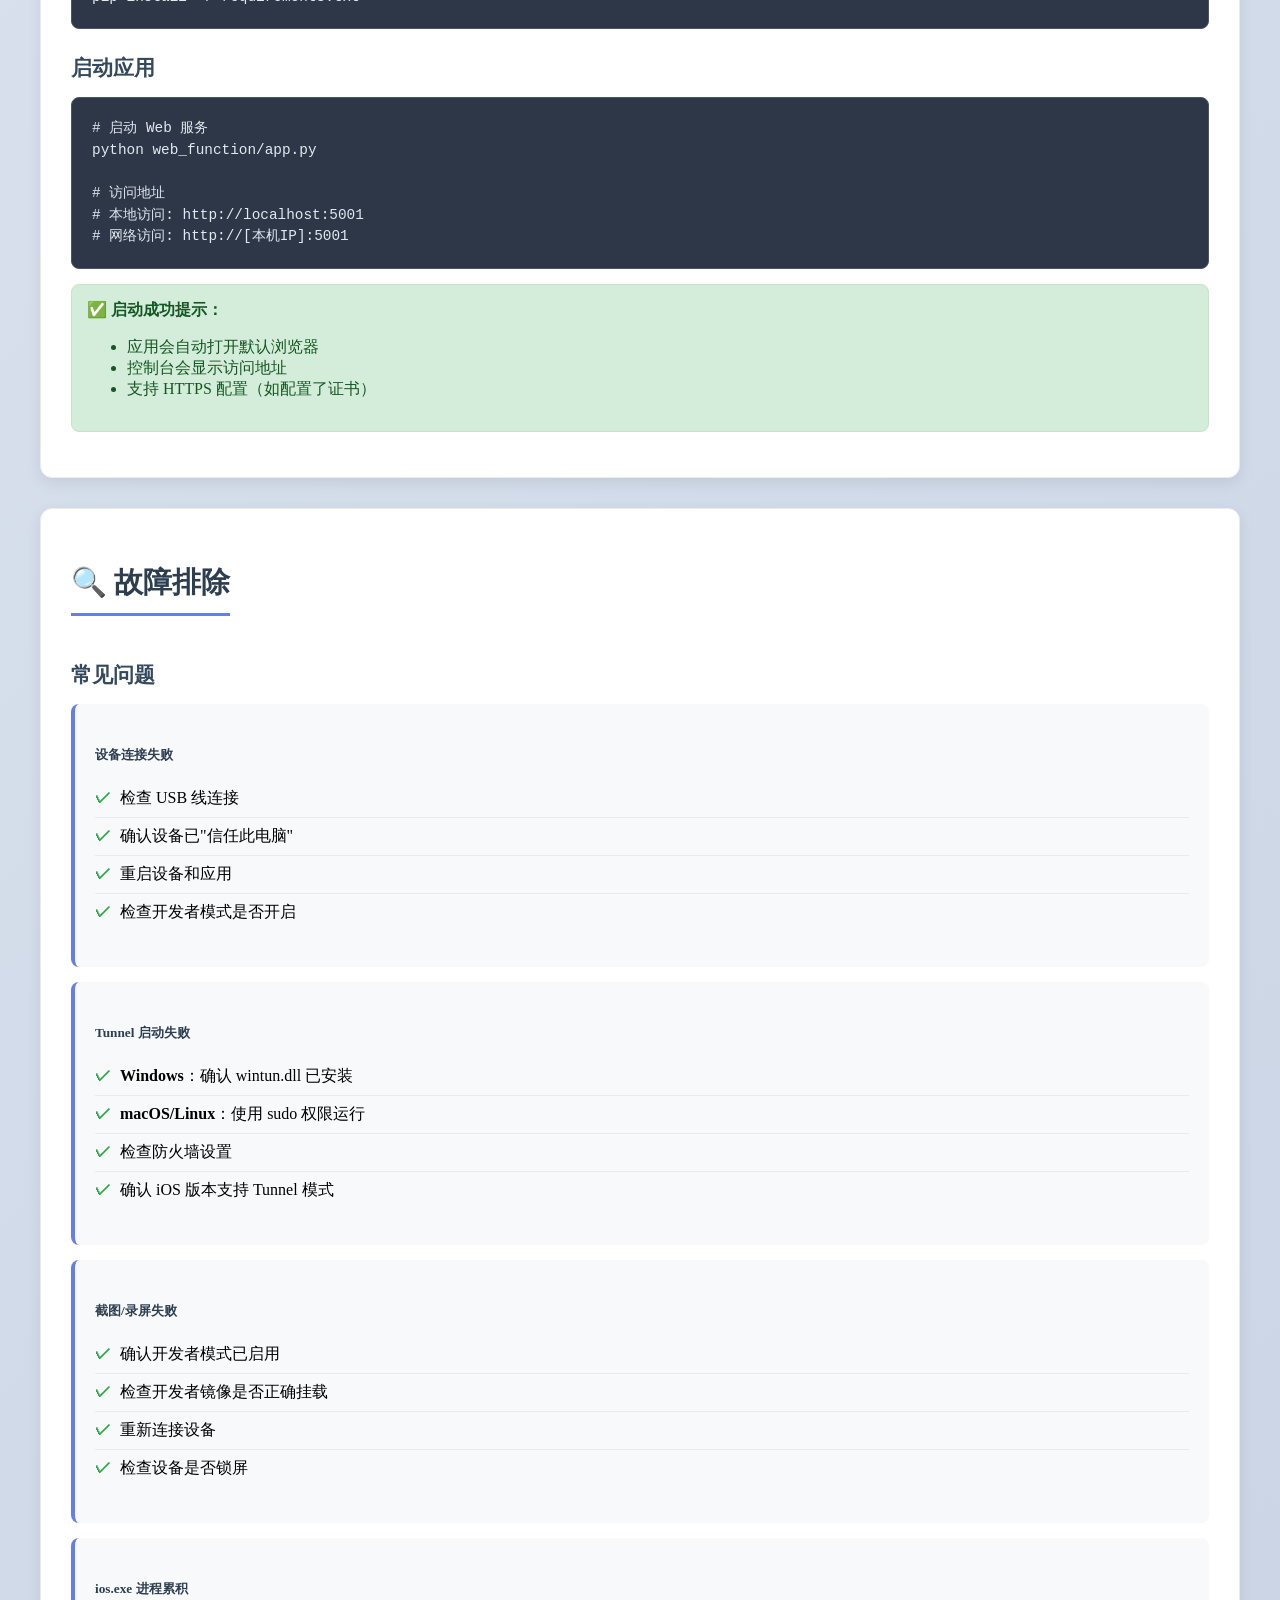
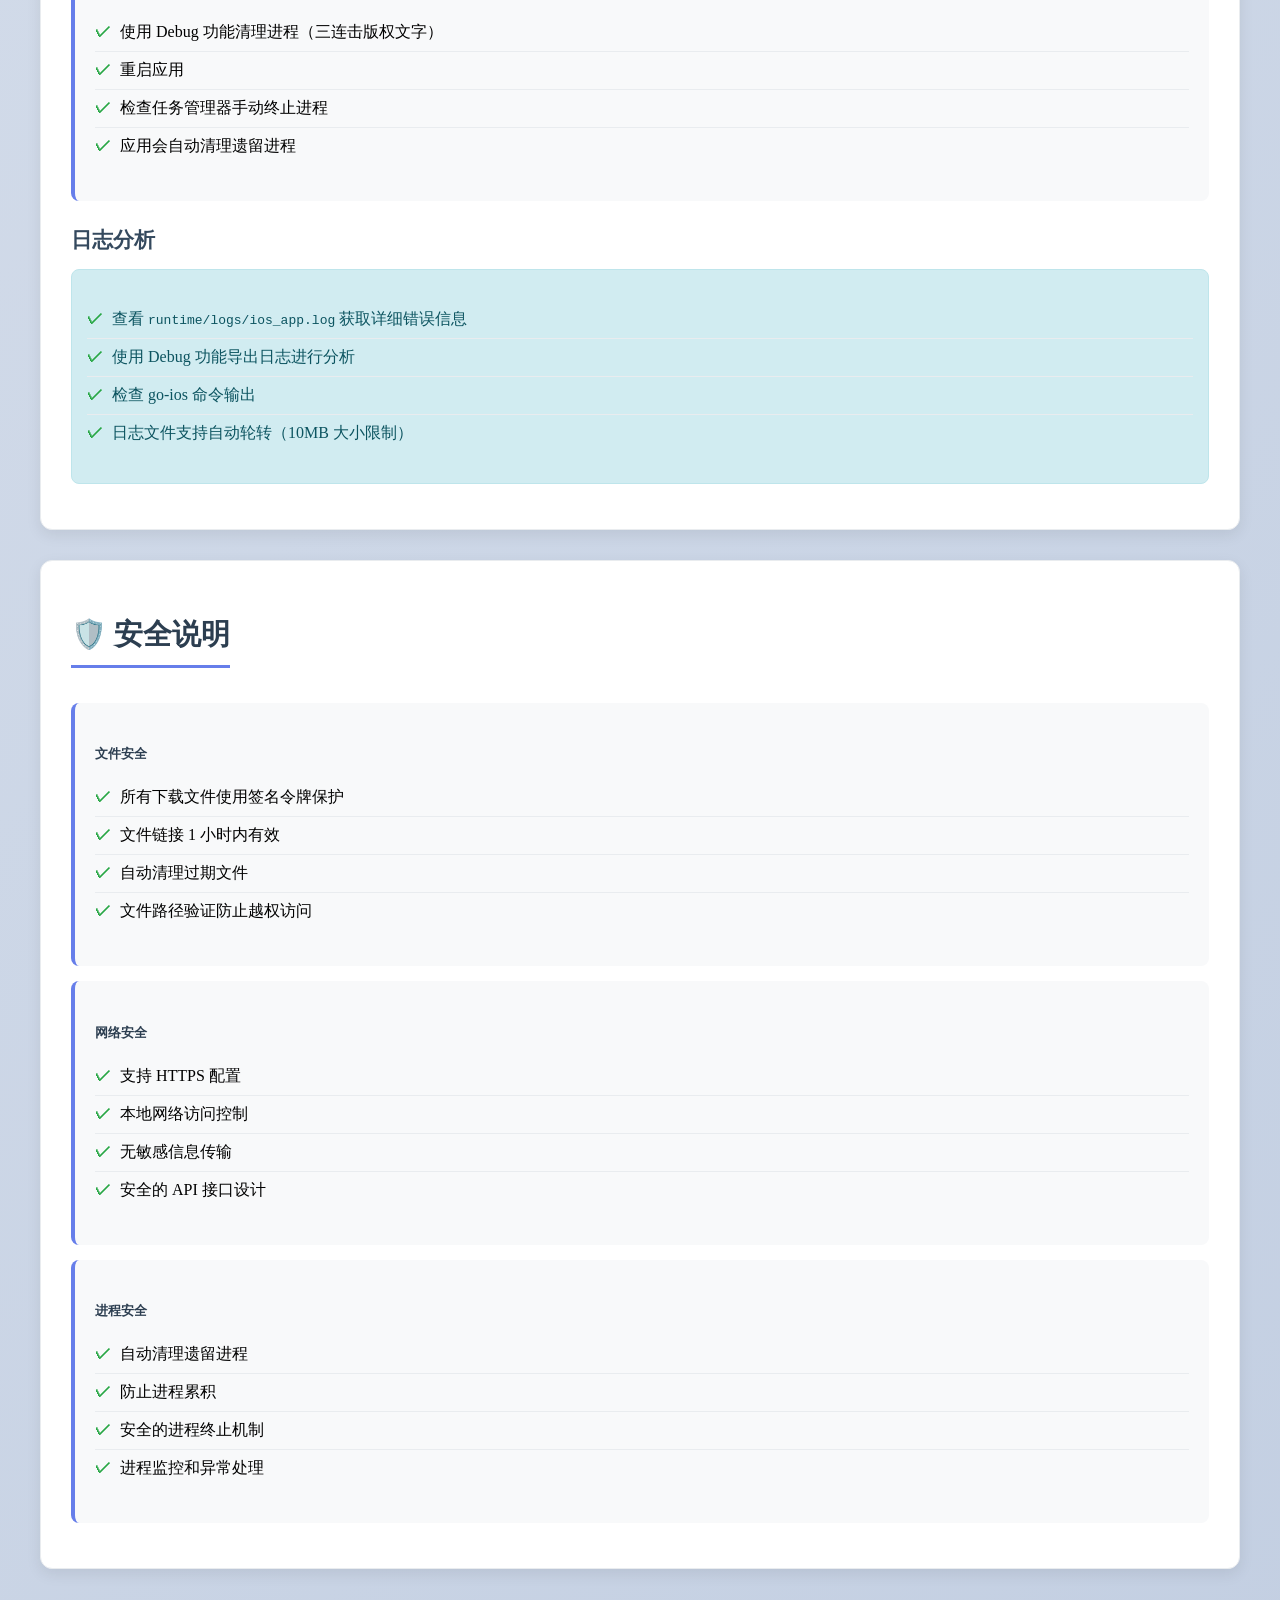
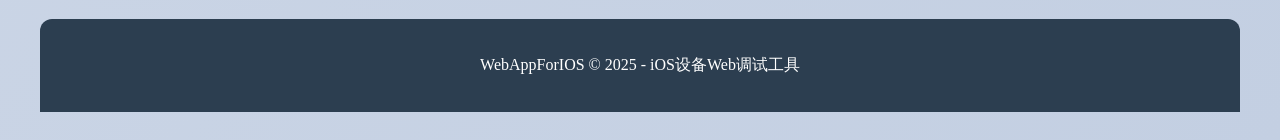
==== commit 9f1435ad: "功能优化修复" ====
--- a/web_function/templates/ios_introduce_guide_index.html
+++ b/web_function/templates/ios_introduce_guide_index.html
@@ -443,16 +443,81 @@
                         </div>
                     </div>
 
+                    <!-- 即时传输 -->
+                    <div class="card">
+                        <div class="card-header" id="headingSeven">
+                            <h5 class="mb-0">
+                                <button class="btn btn-link collapsed" data-bs-toggle="collapse" data-bs-target="#collapseSeven" aria-expanded="false" aria-controls="collapseSeven">
+                                    📤 即时传输
+                                </button>
+                            </h5>
+                        </div>
+                        <div id="collapseSeven" class="collapse" aria-labelledby="headingSeven" data-parent="#featuresAccordion">
+                            <div class="card-body">
+                                <ul class="feature-list">
+                                    <li><strong>文件传输</strong>：支持任意文件类型的快速传输</li>
+                                    <li><strong>实时聊天</strong>：基于 WebSocket 的实时消息通信</li>
+                                    <li><strong>文件预览</strong>：支持图片、视频、PDF 等文件的在线预览</li>
+                                    <li><strong>安全下载</strong>：文件下载使用签名令牌，确保安全性</li>
+                                    <li><strong>多设备支持</strong>：通过二维码扫码实现多设备文件共享</li>
+                                    <li><strong>文件管理</strong>：自动分类存储，支持按功能分目录管理</li>
+                                    <li><strong>传输历史</strong>：保留传输记录，支持历史文件查看</li>
+                                    <li><strong>断点续传</strong>：大文件支持分块上传，确保传输稳定性</li>
+                                </ul>
+                                
+                                <h4>使用方式</h4>
+                                <div class="feature-card">
+                                    <h5>📱 发送文件</h5>
+                                    <ol class="step-list">
+                                        <li>点击"文件"按钮选择要传输的文件</li>
+                                        <li>系统自动上传并生成分享链接</li>
+                                        <li>文件会显示在聊天区域，支持预览和下载</li>
+                                    </ol>
+                                </div>
+                                
+                                <div class="feature-card">
+                                    <h5>📲 接收文件</h5>
+                                    <ol class="step-list">
+                                        <li>使用其他设备扫描二维码加入传输</li>
+                                        <li>在聊天界面查看所有传输的文件</li>
+                                        <li>点击文件进行预览或下载</li>
+                                    </ol>
+                                </div>
+                                
+                                <div class="info-box">
+                                    <strong>💡 支持的文件类型：</strong>
+                                    <ul>
+                                        <li><strong>图片</strong>：JPG、PNG、GIF、WebP 等</li>
+                                        <li><strong>视频</strong>：MP4、MOV、AVI 等</li>
+                                        <li><strong>文档</strong>：PDF、DOC、DOCX、PPT、PPTX 等</li>
+                                        <li><strong>压缩包</strong>：ZIP、RAR、7Z 等</li>
+                                        <li><strong>其他</strong>：任意文件类型，支持预览的会显示预览按钮</li>
+                                    </ul>
+                                </div>
+                                
+                                <div class="warning-box">
+                                    <strong>⚠️ 注意事项：</strong>
+                                    <ul>
+                                        <li>单个文件最大支持 200MB</li>
+                                        <li>文件链接 1 小时内有效</li>
+                                        <li>传输过程中请保持网络连接稳定</li>
+                                        <li>大文件建议使用 WiFi 网络传输</li>
+                                    </ul>
+                                </div>
+                            </div>
+                        </div>
+                    </div>
+
                     <!-- 调试功能 -->
                     <div class="card">
-                        <div class="card-header" id="headingSeven">
-                            <h5 class="mb-0">
-                                <button class="btn btn-link collapsed" data-bs-toggle="collapse" data-bs-target="#collapseSeven" aria-expanded="false" aria-controls="collapseSeven">
+                        <div class="card-header" id="headingEight">
+                            <h5 class="mb-0">
+                                <button class="btn btn-link collapsed" data-bs-toggle="collapse" data-bs-target="#collapseEight" aria-expanded="false" aria-controls="collapseEight">
                                     🛠️ 调试功能
                                 </button>
                             </h5>
                         </div>
-                        <div id="collapseSeven" class="collapse" aria-labelledby="headingSeven" data-parent="#featuresAccordion">
+                        <div id="collapseEight" class="collapse" aria-labelledby="headingEight" data-parent="#featuresAccordion">
                             <div class="card-body">
                                 <ul class="feature-list">
                                     <li><strong>Debug 模式</strong>：三连击版权文字激活调试功能</li>
@@ -564,7 +629,7 @@
                 <h3>日志分析</h3>
                 <div class="info-box">
                     <ul class="feature-list">
-                        <li>查看 <code>ios_logs/ios_app.log</code> 获取详细错误信息</li>
+                        <li>查看 <code>runtime/logs/ios_app.log</code> 获取详细错误信息</li>
                         <li>使用 Debug 功能导出日志进行分析</li>
                         <li>检查 go-ios 命令输出</li>
                         <li>日志文件支持自动轮转（10MB 大小限制）</li>
